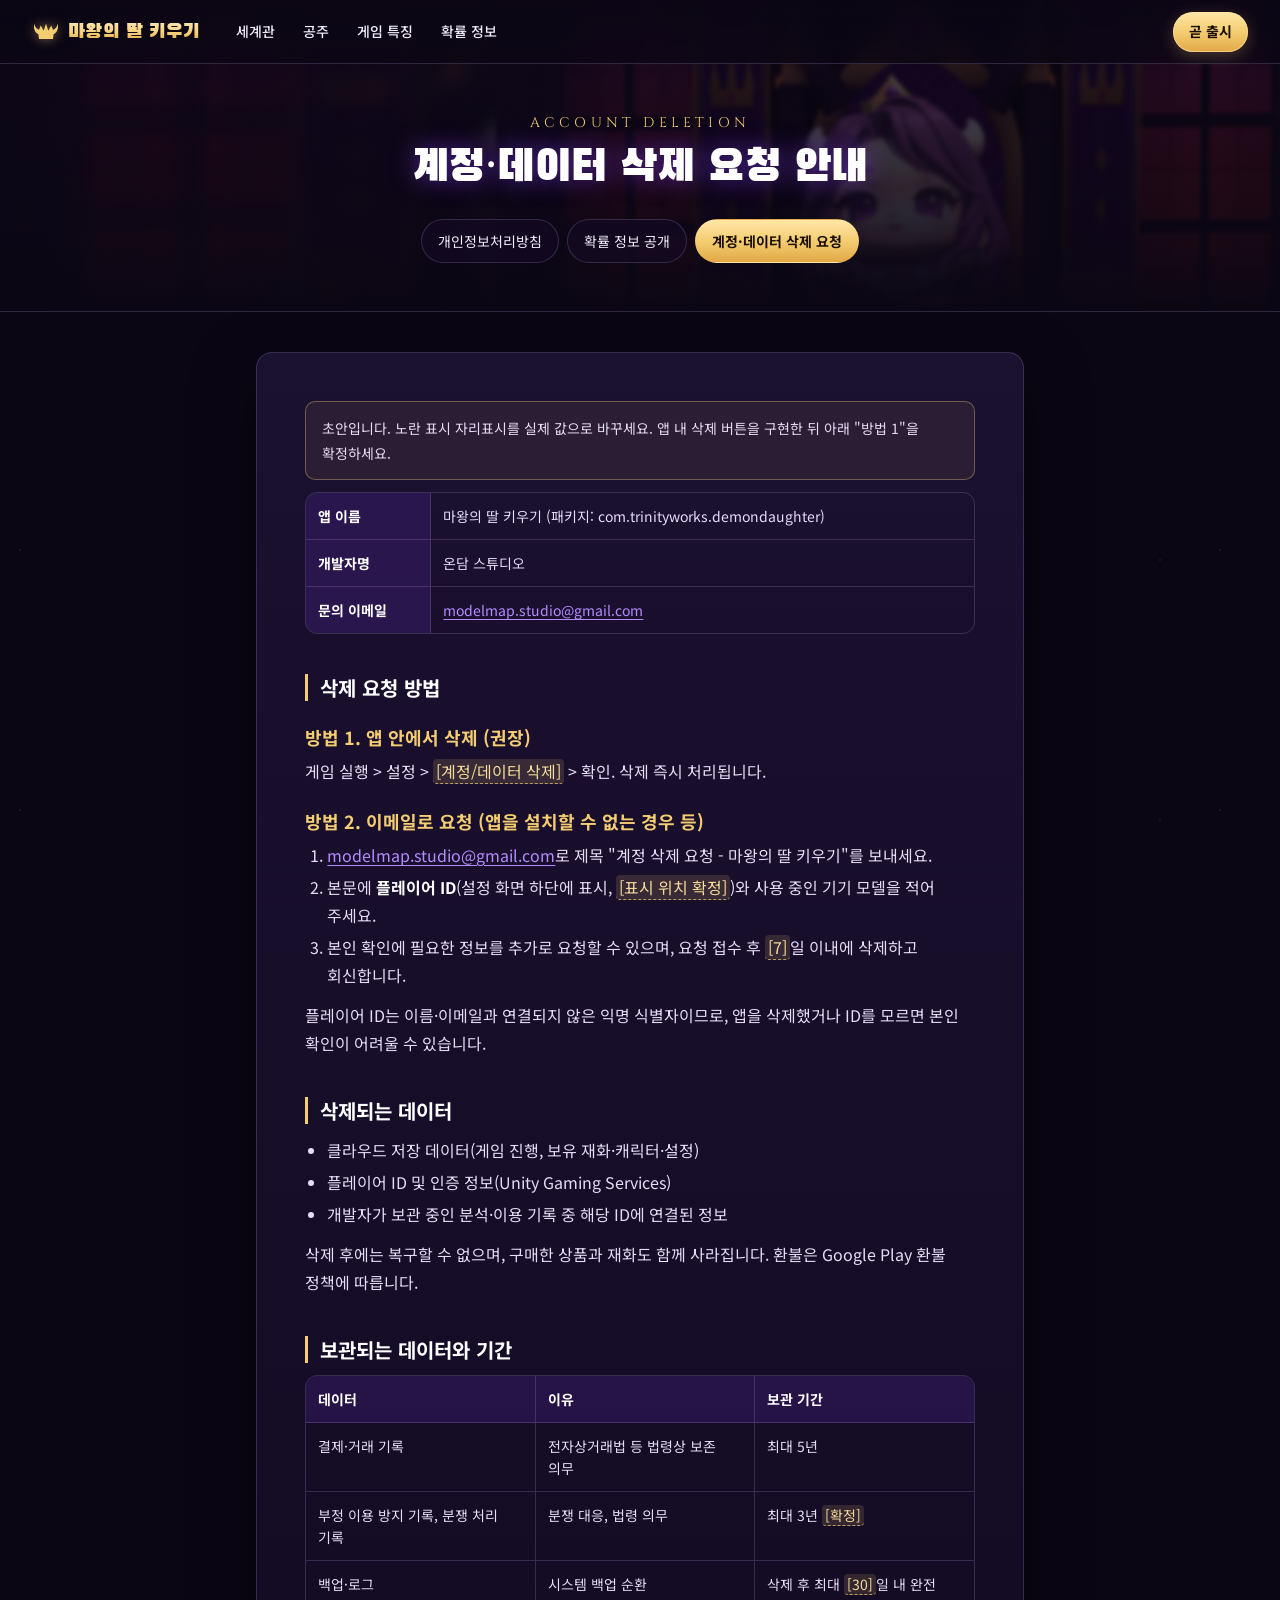
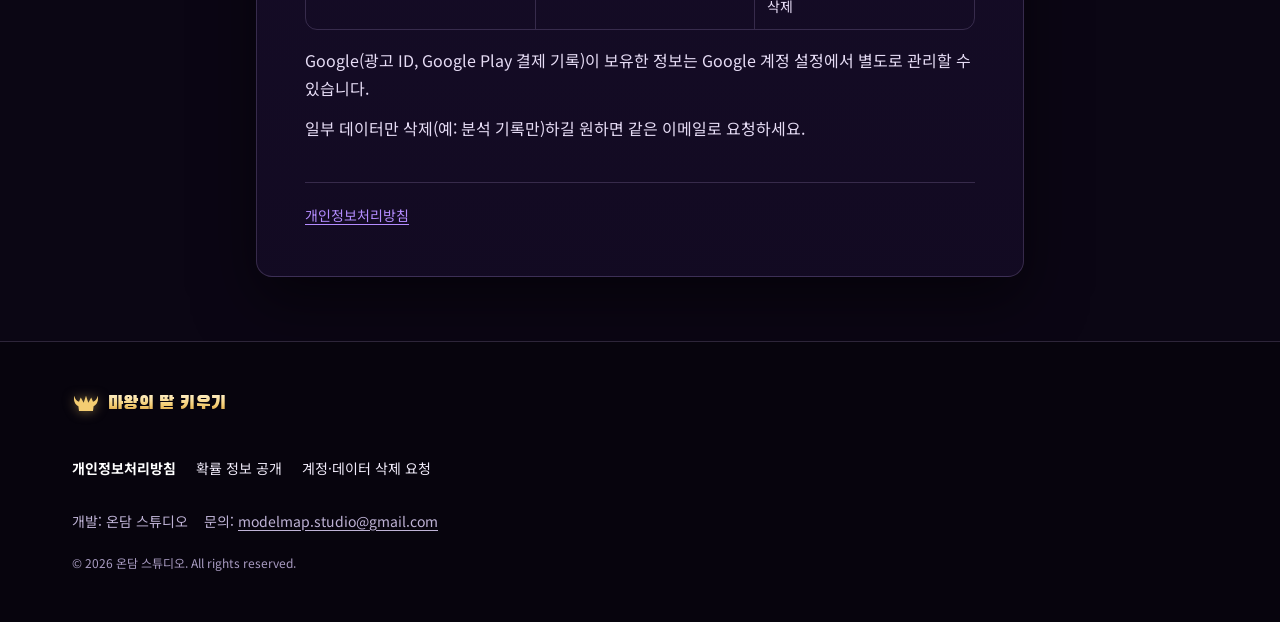
==== delete-account.html @ dd0bdca5 "마왕의 딸 키우기 공식 사이트 첫 게시 Co-Authored-By: Claude Opus 5.5 <noreply@anthropic.com>" ====
<!doctype html>
<html lang="ko">
<head>
<meta charset="utf-8">
<meta name="viewport" content="width=device-width,initial-scale=1">
<meta name="color-scheme" content="dark">
<meta name="theme-color" content="#0b0614">
<title>계정·데이터 삭제 요청 - 마왕의 딸 키우기</title>
<link rel="preconnect" href="https://fonts.googleapis.com">
<link rel="preconnect" href="https://fonts.gstatic.com" crossorigin>
<link rel="stylesheet" href="https://fonts.googleapis.com/css2?family=Black+Han+Sans&amp;family=Cinzel:wght@600&amp;family=Noto+Sans+KR:wght@400;500;700&amp;display=swap">
<link rel="stylesheet" href="style.css">
</head>
<body>
<a class="skip-link" href="#doc">본문 바로가기</a>
<div class="stardust" aria-hidden="true"></div>

<header class="top-nav">
  <div class="top-nav__inner">
    <a class="brand" href="index.html" aria-label="마왕의 딸 키우기 홈">
      <svg viewBox="0 0 48 32" fill="currentColor" aria-hidden="true"><path d="M4 2c1 6 4 9 8 10l3-7 5 9 4-12 4 12 5-9 3 7c4-1 7-4 8-10 2 8-1 15-7 18l-1 8H12l-1-8C5 17 2 10 4 2z"/></svg>
      <span>마왕의 딸 키우기</span>
    </a>
    <nav aria-label="주 메뉴">
      <ul class="top-nav__menu">
        <li><a href="index.html#story">세계관</a></li>
        <li><a href="index.html#princess">공주</a></li>
        <li><a href="index.html#features">게임 특징</a></li>
        <li><a href="probability.html">확률 정보</a></li>
      </ul>
    </nav>
    <details class="nav-toggle">
      <summary aria-label="메뉴 열기"><svg viewBox="0 0 24 24" fill="none" stroke="currentColor" stroke-width="2" stroke-linecap="round" aria-hidden="true"><path d="M4 7h16M4 12h16M4 17h16"/></svg></summary>
      <ul>
        <li><a href="index.html">홈</a></li>
        <li><a href="index.html#features">게임 특징</a></li>
        <li><a href="probability.html">확률 정보</a></li>
        <li><a href="privacy.html">개인정보처리방침</a></li>
      </ul>
    </details>
    <div class="top-nav__cta"><a class="btn-gold" href="index.html#download">곧 출시</a></div>
  </div>
</header>

<main id="main">
  <section class="sub-kv" aria-labelledby="doc-title">
    <div class="sub-kv__bg"><img src="img/keyvisual.jpg" width="1920" height="1080" alt=""></div>
    <div class="wrap">
      <span class="sub-kv__en">Account Deletion</span>
      <h1 id="doc-title" class="screen-title">계정·데이터 삭제 요청 안내</h1>
      <nav aria-label="정책 문서">
      <ul class="sub-tabs">
        <li><a href="privacy.html">개인정보처리방침</a></li>
        <li><a href="probability.html">확률 정보 공개</a></li>
        <li><a href="delete-account.html" aria-current="page">계정·데이터 삭제 요청</a></li>
      </ul>
      </nav>
    </div>
  </section>
  <div class="legal-wrap">
    <article id="doc" class="legal" aria-labelledby="doc-title">
<!-- 본문 시작: 1차본과 동일 (지정 자리표시 [개발자명]·[이메일]만 채움) -->
<p class="callout" role="note">초안입니다. 노란 표시 자리표시를 실제 값으로 바꾸세요. 앱 내 삭제 버튼을 구현한 뒤 아래 "방법 1"을 확정하세요.</p>
<div class="table-scroll" tabindex="0" role="region" aria-label="표"><table>
<tr><th>앱 이름</th><td>마왕의 딸 키우기 (패키지: com.trinityworks.demondaughter)</td></tr>
<tr><th>개발자명</th><td>온담 스튜디오</td></tr>
<tr><th>문의 이메일</th><td><a href="mailto:modelmap.studio@gmail.com">modelmap.studio@gmail.com</a></td></tr>
</table></div>

<h2>삭제 요청 방법</h2>
<h3>방법 1. 앱 안에서 삭제 (권장)</h3>
<p>게임 실행 &gt; 설정 &gt; <span class="ph">[계정/데이터 삭제]</span> &gt; 확인. 삭제 즉시 처리됩니다.</p>
<h3>방법 2. 이메일로 요청 (앱을 설치할 수 없는 경우 등)</h3>
<ol>
<li><a href="mailto:modelmap.studio@gmail.com">modelmap.studio@gmail.com</a>로 제목 "계정 삭제 요청 - 마왕의 딸 키우기"를 보내세요.</li>
<li>본문에 <strong>플레이어 ID</strong>(설정 화면 하단에 표시, <span class="ph">[표시 위치 확정]</span>)와 사용 중인 기기 모델을 적어 주세요.</li>
<li>본인 확인에 필요한 정보를 추가로 요청할 수 있으며, 요청 접수 후 <span class="ph">[7]</span>일 이내에 삭제하고 회신합니다.</li>
</ol>
<p>플레이어 ID는 이름·이메일과 연결되지 않은 익명 식별자이므로, 앱을 삭제했거나 ID를 모르면 본인 확인이 어려울 수 있습니다.</p>

<h2>삭제되는 데이터</h2>
<ul><li>클라우드 저장 데이터(게임 진행, 보유 재화·캐릭터·설정)</li><li>플레이어 ID 및 인증 정보(Unity Gaming Services)</li><li>개발자가 보관 중인 분석·이용 기록 중 해당 ID에 연결된 정보</li></ul>
<p>삭제 후에는 복구할 수 없으며, 구매한 상품과 재화도 함께 사라집니다. 환불은 Google Play 환불 정책에 따릅니다.</p>

<h2>보관되는 데이터와 기간</h2>
<div class="table-scroll" tabindex="0" role="region" aria-label="표"><table>
<tr><th>데이터</th><th>이유</th><th>보관 기간</th></tr>
<tr><td>결제·거래 기록</td><td>전자상거래법 등 법령상 보존 의무</td><td>최대 5년</td></tr>
<tr><td>부정 이용 방지 기록, 분쟁 처리 기록</td><td>분쟁 대응, 법령 의무</td><td>최대 3년 <span class="ph">[확정]</span></td></tr>
<tr><td>백업·로그</td><td>시스템 백업 순환</td><td>삭제 후 최대 <span class="ph">[30]</span>일 내 완전 삭제</td></tr>
</table></div>
<p>Google(광고 ID, Google Play 결제 기록)이 보유한 정보는 Google 계정 설정에서 별도로 관리할 수 있습니다.</p>
<p>일부 데이터만 삭제(예: 분석 기록만)하길 원하면 같은 이메일로 요청하세요.</p>
<p class="doc-links"><a href="privacy.html">개인정보처리방침</a></p>
<!-- 본문 끝 -->
    </article>
  </div>
</main>

<footer class="site-footer">
  <div class="site-footer__inner">
    <a class="brand" href="index.html" aria-label="마왕의 딸 키우기 홈">
      <svg viewBox="0 0 48 32" fill="currentColor" aria-hidden="true"><path d="M4 2c1 6 4 9 8 10l3-7 5 9 4-12 4 12 5-9 3 7c4-1 7-4 8-10 2 8-1 15-7 18l-1 8H12l-1-8C5 17 2 10 4 2z"/></svg>
      <span>마왕의 딸 키우기</span>
    </a>
    <nav aria-label="정책 문서 바로가기">
      <ul>
        <li><a href="privacy.html">개인정보처리방침</a></li>
        <li><a href="probability.html">확률 정보 공개</a></li>
        <li><a href="delete-account.html">계정·데이터 삭제 요청</a></li>
      </ul>
    </nav>
    <p class="biz"><span>개발: 온담 스튜디오</span><span>문의: <a href="mailto:modelmap.studio@gmail.com">modelmap.studio@gmail.com</a></span></p>
    <p class="copy">© 2026 온담 스튜디오. All rights reserved.</p>
  </div>
</footer>
</body>
</html>
---- style.css ----
/* 마왕의 딸 키우기 공식 사이트 v2
   구성: 한국 모바일 게임 공식 사이트 패턴(세븐나이츠 키우기·블루 아카이브·메이플스토리M 실측, BENCHMARK_WEB_V2.md)
   간격·타이포 스케일·접근성: 당근 SEED 토큰(1차본 BENCHMARK_WEB.md 재사용)
   테마: 다크 단일(의도적 선택. 이유는 BENCHMARK_WEB_V2.md 4절) */

:root {
  color-scheme: dark;

  /* SEED dimension */
  --x1: 4px; --x2: 8px; --x3: 12px; --x4: 16px; --x5: 20px; --x6: 24px;
  --x8: 32px; --x10: 40px; --x12: 48px; --x16: 64px;
  --gutter: 16px;            /* SEED spacing-x.global-gutter */
  --nav-h: 56px;             /* SEED top-navigation */
  --r2: 8px; --r3: 12px; --r4: 16px; --r-full: 9999px;

  /* SEED font-size / line-height (px→rem) */
  --t2: .75rem; --t4: .875rem; --t5: 1rem; --t6: 1.125rem; --t7: 1.25rem;
  --t9: 1.5rem; --t10: 1.625rem; --t12: 2rem; --t13: 2.5rem;
  --lh-t4: 1.1875rem; --lh-t5: 1.375rem; --lh-t6: 1.5rem;

  --font-body: "Noto Sans KR", -apple-system, BlinkMacSystemFont, "Apple SD Gothic Neo", "Malgun Gothic", sans-serif;
  --font-display: "Black Han Sans", "Noto Sans KR", "Malgun Gothic", sans-serif;
  --font-serif-en: "Cinzel", Georgia, serif;

  /* 색: 게임 화면(왕좌의 방) 실측 톤. 대비는 BENCHMARK_WEB_V2.md 5절 */
  --bg-0: #0b0614;           /* 페이지 바닥 */
  --bg-1: #140b24;           /* 섹션 교차 */
  --bg-2: #1d1233;           /* 패널 */
  --line: rgba(214, 190, 255, .18);
  --fg: #f1ecfa;             /* 본문 17.25:1 */
  --fg-muted: #bfb3d6;       /* 보조 10.12:1 */
  --gold: #f4cd72;           /* 강조 13.16:1 */
  --gold-deep: #c9892b;
  --violet: #b48cff;         /* 링크 7.75:1 */
  --violet-deep: #6d35d9;
  --ember: #ff6b5a;          /* 창문 불빛 */
  --ring: #f4cd72;
  --ease: cubic-bezier(.35, 0, .35, 1);
}

*, *::before, *::after { box-sizing: border-box; }
html { scroll-behavior: smooth; scroll-padding-top: calc(var(--nav-h) + 8px); -webkit-text-size-adjust: 100%; }
body {
  margin: 0; min-height: 100dvh; overflow-x: hidden;
  background: var(--bg-0); color: var(--fg);
  font-family: var(--font-body); font-size: var(--t5); line-height: 1.6;
  word-break: keep-all; overflow-wrap: anywhere;
}
img { max-width: 100%; height: auto; display: block; }
a { color: var(--violet); text-underline-offset: 3px; transition: color .15s var(--ease); cursor: pointer; }
a:hover { color: #d4bcff; }
:focus-visible { outline: 2px solid var(--ring); outline-offset: 3px; border-radius: 4px; }
.sr-only { position: absolute; width: 1px; height: 1px; padding: 0; margin: -1px; overflow: hidden; clip: rect(0 0 0 0); white-space: nowrap; border: 0; }

.skip-link { position: absolute; left: var(--gutter); top: -100px; z-index: 100; padding: var(--x3) var(--x4); background: var(--gold); color: #1a0f00; font-weight: 700; border-radius: var(--r2); }
.skip-link:focus { top: var(--x2); }

/* ── 별가루 배경(고정) ── */
.stardust {
  position: fixed; inset: 0; z-index: 0; pointer-events: none;
  background-image:
    radial-gradient(1.5px 1.5px at 20px 30px, rgba(255,255,255,.75), transparent 60%),
    radial-gradient(1px 1px at 120px 80px, rgba(244,205,114,.8), transparent 60%),
    radial-gradient(1.2px 1.2px at 200px 160px, rgba(200,170,255,.8), transparent 60%),
    radial-gradient(1px 1px at 60px 210px, rgba(255,255,255,.6), transparent 60%),
    radial-gradient(1.6px 1.6px at 260px 40px, rgba(255,255,255,.5), transparent 60%);
  background-size: 300px 260px;
  opacity: .45;
  animation: twinkle 6s ease-in-out infinite alternate;
}
@keyframes twinkle { from { opacity: .25; } to { opacity: .55; } }
main, .site-footer, .top-nav { position: relative; z-index: 1; }

/* ── 상단 내비 (세나키·블루아카: 로고 좌측, 메뉴, 우측 스토어 버튼) ── */
.top-nav {
  position: fixed; inset: 0 0 auto 0; z-index: 50; height: var(--nav-h);
  background: linear-gradient(180deg, rgba(11,6,20,.92), rgba(11,6,20,.72));
  backdrop-filter: blur(10px); -webkit-backdrop-filter: blur(10px);
  border-bottom: 1px solid var(--line);
}
.top-nav__inner { max-width: 1280px; height: 100%; margin: 0 auto; padding: 0 var(--gutter); display: flex; align-items: center; gap: var(--x6); }
.brand { display: inline-flex; align-items: center; gap: var(--x2); text-decoration: none; color: var(--fg); min-height: 44px; flex-shrink: 0; }
.brand svg { width: 28px; height: 28px; color: var(--gold); filter: drop-shadow(0 0 6px rgba(244,205,114,.5)); }
.brand span { font-family: var(--font-display); font-size: var(--t7); letter-spacing: .02em; background: linear-gradient(180deg, #fff3d0, var(--gold) 55%, var(--gold-deep)); -webkit-background-clip: text; background-clip: text; color: transparent; }
.top-nav__menu { display: flex; gap: var(--x1); margin: 0; padding: 0; list-style: none; }
.top-nav__menu a { display: inline-flex; align-items: center; min-height: 44px; padding: 0 var(--x3); color: var(--fg); text-decoration: none; font-weight: 500; font-size: var(--t4); position: relative; }
.top-nav__menu a::after { content: ""; position: absolute; left: var(--x3); right: var(--x3); bottom: 8px; height: 2px; background: var(--gold); transform: scaleX(0); transition: transform .2s var(--ease); }
.top-nav__menu a:hover { color: var(--gold); }
.top-nav__menu a:hover::after, .top-nav__menu a[aria-current="page"]::after { transform: scaleX(1); }
.top-nav__cta { margin-left: auto; }
.nav-toggle { display: none; }

/* ── 스토어 버튼 ── */
.store-row { display: flex; flex-wrap: wrap; gap: var(--x2); align-items: center; }
.store-btn {
  display: inline-flex; align-items: center; gap: var(--x3); min-height: 52px; padding: var(--x2) var(--x5) var(--x2) var(--x4);
  border-radius: var(--r3); text-decoration: none; color: #fff; background: #000; border: 1px solid rgba(255,255,255,.35);
  line-height: 1.15; cursor: pointer; transition: transform .15s var(--ease), border-color .15s var(--ease);
}
.store-btn:hover { color: #fff; border-color: var(--gold); transform: translateY(-1px); }
.store-btn svg { width: 24px; height: 24px; flex-shrink: 0; }
.store-btn small { display: block; font-size: var(--t2); color: #d9d2e6; }
.store-btn strong { display: block; font-size: var(--t6); font-weight: 700; }
.store-btn[aria-disabled="true"] { cursor: default; }
.store-btn[aria-disabled="true"]:hover { transform: none; }
.store-btn .soon { margin-left: var(--x2); padding: 2px var(--x2); border-radius: var(--r-full); background: var(--gold); color: #1a0f00; font-size: var(--t2); font-weight: 700; }
.btn-gold {
  display: inline-flex; align-items: center; justify-content: center; gap: var(--x2); min-height: 40px; padding: 0 var(--x4);
  border-radius: var(--r-full); font-weight: 700; font-size: var(--t4); text-decoration: none; color: #1a0f00;
  background: linear-gradient(180deg, #ffe7a6, var(--gold) 50%, #e2a845); box-shadow: 0 0 0 1px rgba(255,231,166,.6) inset, 0 4px 16px rgba(244,205,114,.25);
}
.btn-gold:hover { color: #1a0f00; filter: brightness(1.06); }

/* ── 키 비주얼 ── */
.kv { position: relative; min-height: min(100svh, 1080px); display: flex; align-items: center; overflow: hidden; isolation: isolate; }
.kv__bg { position: absolute; inset: 0; z-index: -2; }
.kv__bg img { width: 100%; height: 100%; object-fit: cover; object-position: 78% center; animation: kv-zoom 18s ease-out both; }
@keyframes kv-zoom { from { transform: scale(1.08); } to { transform: scale(1); } }
.kv::before { /* 좌측 가독성 그라데이션 + 비네트 */
  content: ""; position: absolute; inset: 0; z-index: -1;
  background:
    linear-gradient(90deg, rgba(11,6,20,.96) 0%, rgba(11,6,20,.82) 30%, rgba(11,6,20,.25) 58%, rgba(11,6,20,0) 75%),
    linear-gradient(0deg, var(--bg-0) 0%, rgba(11,6,20,0) 28%),
    radial-gradient(120% 90% at 70% 40%, transparent 55%, rgba(5,2,10,.7) 100%);
}
.kv::after { /* 보라 마력 빛 번짐 */
  content: ""; position: absolute; z-index: -1; width: 70vmax; height: 70vmax; left: -20vmax; top: 10%;
  background: radial-gradient(closest-side, rgba(124,58,237,.35), rgba(124,58,237,0));
  filter: blur(10px); animation: aura 8s ease-in-out infinite alternate; pointer-events: none;
}
@keyframes aura { from { transform: translate(0, 0) scale(1); opacity: .7; } to { transform: translate(4vmax, -3vmax) scale(1.1); opacity: 1; } }
.kv__inner { width: 100%; max-width: 1280px; margin: 0 auto; padding: calc(var(--nav-h) + var(--x10)) var(--gutter) var(--x16); }
.kv__copy { max-width: 600px; }
.kv__eyebrow { display: inline-flex; align-items: center; gap: var(--x2); margin: 0 0 var(--x4); font-family: var(--font-serif-en); font-size: var(--t4); letter-spacing: .24em; color: var(--gold); text-transform: uppercase; }
.kv__eyebrow::before, .kv__eyebrow::after { content: ""; width: 28px; height: 1px; background: linear-gradient(90deg, transparent, var(--gold)); }
.kv__eyebrow::after { transform: scaleX(-1); }

.logo { margin: 0; font-family: var(--font-display); font-weight: 400; line-height: .95; letter-spacing: -.01em; }
.logo__emblem { display: block; width: 72px; height: 48px; margin: 0 0 var(--x2); color: var(--gold); filter: drop-shadow(0 0 12px rgba(244,205,114,.6)); }
.logo__a, .logo__b { display: block; }
.logo__a {
  font-size: clamp(3.25rem, 9vw, 7rem);
  background: linear-gradient(180deg, #fff8e0 0%, #ffe39a 38%, #f0b443 62%, #b8701c 100%);
  -webkit-background-clip: text; background-clip: text; color: transparent;
  filter: drop-shadow(0 2px 0 #4a1d00) drop-shadow(0 0 2px #2b0c3d) drop-shadow(0 6px 18px rgba(124,58,237,.65));
}
.logo__b {
  margin-top: var(--x2); font-size: clamp(2.5rem, 6.4vw, 5rem);
  background: linear-gradient(180deg, #ffffff 0%, #e6d6ff 50%, #a77cff 100%);
  -webkit-background-clip: text; background-clip: text; color: transparent;
  filter: drop-shadow(0 2px 0 #2a0f55) drop-shadow(0 6px 18px rgba(124,58,237,.7));
}
.kv__slogan { margin: var(--x6) 0 var(--x2); font-size: clamp(1.125rem, 2.2vw, 1.5rem); font-weight: 700; line-height: 1.45; color: #fff; text-shadow: 0 2px 12px rgba(0,0,0,.8); }
.kv__lead { margin: 0 0 var(--x8); color: var(--fg-muted); max-width: 30rem; text-shadow: 0 1px 8px rgba(0,0,0,.9); }
.kv__scroll { position: absolute; left: 50%; bottom: var(--x6); transform: translateX(-50%); display: grid; justify-items: center; gap: var(--x1); color: var(--gold); text-decoration: none; font-family: var(--font-serif-en); font-size: var(--t2); letter-spacing: .3em; min-height: 44px; }
.kv__scroll svg { width: 28px; height: 28px; animation: bob 1.8s ease-in-out infinite; }
@keyframes bob { 0%, 100% { transform: translateY(0); } 50% { transform: translateY(6px); } }

/* 떠오르는 마력 입자 */
.embers { position: absolute; inset: 0; z-index: -1; pointer-events: none; overflow: hidden; }
.embers i { position: absolute; bottom: -10px; width: 6px; height: 6px; border-radius: 50%; background: radial-gradient(circle, #f6dcff, #a96bff 60%, transparent 70%); box-shadow: 0 0 10px #a96bff; opacity: 0; animation: rise linear infinite; }
.embers i:nth-child(1) { left: 8%;  animation-duration: 11s; animation-delay: 0s; }
.embers i:nth-child(2) { left: 22%; animation-duration: 14s; animation-delay: 3s; width: 4px; height: 4px; }
.embers i:nth-child(3) { left: 38%; animation-duration: 12s; animation-delay: 6s; }
.embers i:nth-child(4) { left: 55%; animation-duration: 16s; animation-delay: 1s; width: 4px; height: 4px; background: radial-gradient(circle, #fff3c9, #f4cd72 60%, transparent 70%); box-shadow: 0 0 10px #f4cd72; }
.embers i:nth-child(5) { left: 68%; animation-duration: 13s; animation-delay: 4s; }
.embers i:nth-child(6) { left: 82%; animation-duration: 15s; animation-delay: 7s; width: 5px; height: 5px; background: radial-gradient(circle, #fff3c9, #f4cd72 60%, transparent 70%); box-shadow: 0 0 10px #f4cd72; }
.embers i:nth-child(7) { left: 93%; animation-duration: 12s; animation-delay: 2s; width: 3px; height: 3px; }
@keyframes rise { 0% { transform: translateY(0); opacity: 0; } 10% { opacity: .9; } 85% { opacity: .6; } 100% { transform: translateY(-105vh) translateX(30px); opacity: 0; } }

/* ── 섹션 공통 ── */
.sec { position: relative; padding: clamp(64px, 10vw, 128px) 0; overflow: hidden; }
.sec--alt { background: linear-gradient(180deg, var(--bg-0), var(--bg-1) 18%, var(--bg-1) 82%, var(--bg-0)); }
.wrap { max-width: 1200px; margin: 0 auto; padding: 0 var(--gutter); }
.sec-head { text-align: center; margin: 0 auto clamp(40px, 6vw, 72px); max-width: 44rem; }
.sec-head__en { display: block; font-family: var(--font-serif-en); font-size: var(--t4); letter-spacing: .32em; color: var(--gold); text-transform: uppercase; margin-bottom: var(--x3); }
.sec-head h2 { margin: 0; font-family: var(--font-display); font-weight: 400; font-size: clamp(2rem, 4.6vw, 3.25rem); line-height: 1.15; color: #fff; text-shadow: 0 0 24px rgba(124,58,237,.55); }
.sec-head p { margin: var(--x4) 0 0; color: var(--fg-muted); font-size: var(--t6); line-height: 1.7; }
.ornament { display: block; width: 180px; height: 16px; margin: var(--x4) auto 0; color: var(--gold); opacity: .9; }

/* ── 세계관 ── */
.story { text-align: center; }
.story::before { /* 붉은 창문 빛 */
  content: ""; position: absolute; left: 50%; top: 40%; width: min(900px, 120vw); height: 500px; transform: translate(-50%, -50%);
  background: radial-gradient(closest-side, rgba(255,107,90,.18), rgba(124,58,237,.12) 55%, transparent); pointer-events: none;
}
.story__text { position: relative; max-width: 40rem; margin: 0 auto; font-size: clamp(1.0625rem, 1.8vw, 1.25rem); line-height: 2; color: #e6dcf5; }
.story__text strong { color: var(--gold); font-weight: 700; }
.story__quote { position: relative; margin: var(--x10) auto 0; font-family: var(--font-display); font-size: clamp(1.5rem, 3.4vw, 2.25rem); line-height: 1.35; color: #fff; text-shadow: 0 0 20px rgba(244,205,114,.45); }

/* ── 공주 소개 (세나키 캐릭터 페이지 구성: 큰 이름 + 태그 + 설명 + 큰 일러스트 + 하단 선택기) ── */
.hero-char { display: grid; gap: var(--x8); align-items: center; }
.hero-char__name { margin: 0; font-family: var(--font-display); font-weight: 400; font-size: clamp(3rem, 8vw, 5.5rem); line-height: 1; background: linear-gradient(180deg, #f1e4ff, #b48cff 60%, #7c3aed); -webkit-background-clip: text; background-clip: text; color: transparent; filter: drop-shadow(0 4px 20px rgba(124,58,237,.55)); }
.tags { display: flex; flex-wrap: wrap; gap: var(--x2); margin: var(--x5) 0; padding: 0; list-style: none; }
.tags li { display: inline-flex; align-items: center; gap: var(--x1); min-height: 32px; padding: 0 var(--x3); border-radius: var(--r-full); border: 1px solid rgba(244,205,114,.55); color: var(--gold); font-size: var(--t4); font-weight: 700; background: rgba(244,205,114,.08); }
.hero-char__desc { margin: 0 0 var(--x4); color: #e6dcf5; line-height: 1.85; }
.hero-char__desc + .hero-char__desc { color: var(--fg-muted); }

.stage { position: relative; aspect-ratio: 640 / 900; max-width: 520px; width: 100%; margin: 0 auto; }
.stage::before { /* 마법진 빛 */
  content: ""; position: absolute; inset: 8% -6% -4%; z-index: 0; border-radius: 50%;
  background: radial-gradient(closest-side, rgba(180,140,255,.45), rgba(124,58,237,.18) 60%, transparent);
  filter: blur(8px);
}
.stage__frame { position: relative; z-index: 1; height: 100%; border-radius: 200px 200px var(--r4) var(--r4); overflow: hidden; border: 1px solid rgba(244,205,114,.45); box-shadow: 0 0 0 6px rgba(20,11,36,.85), 0 0 0 7px rgba(244,205,114,.25), 0 30px 60px rgba(0,0,0,.6); }
.stage__frame img { position: absolute; inset: 0; width: 100%; height: 100%; object-fit: cover; opacity: 0; transition: opacity .45s var(--ease); }
.stage__frame::after { content: ""; position: absolute; inset: 0; background: linear-gradient(0deg, rgba(11,6,20,.55), transparent 30%); pointer-events: none; }

.picker { position: absolute; width: 1px; height: 1px; opacity: 0; }
#pk-default:checked ~ .hero-char .img-default,
#pk-blackrose:checked ~ .hero-char .img-blackrose,
#pk-hanbok:checked ~ .hero-char .img-hanbok { opacity: 1; }
.thumbs { display: flex; gap: var(--x3); margin-top: var(--x8); flex-wrap: wrap; }
.thumbs label { display: grid; justify-items: center; gap: var(--x1); cursor: pointer; font-size: var(--t4); color: var(--fg-muted); min-width: 76px; }
.thumbs .t { width: 72px; height: 72px; border-radius: 50%; overflow: hidden; border: 2px solid rgba(214,190,255,.3); background: var(--bg-2); transition: border-color .15s var(--ease), transform .15s var(--ease), box-shadow .15s var(--ease); }
.thumbs .t img { width: 100%; height: 100%; object-fit: cover; object-position: 50% 18%; transform: scale(1.5); transform-origin: 50% 20%; }
.thumbs label:hover .t { transform: translateY(-2px); }
#pk-default:checked ~ .hero-char label[for="pk-default"],
#pk-blackrose:checked ~ .hero-char label[for="pk-blackrose"],
#pk-hanbok:checked ~ .hero-char label[for="pk-hanbok"] { color: var(--gold); font-weight: 700; }
#pk-default:checked ~ .hero-char label[for="pk-default"] .t,
#pk-blackrose:checked ~ .hero-char label[for="pk-blackrose"] .t,
#pk-hanbok:checked ~ .hero-char label[for="pk-hanbok"] .t { border-color: var(--gold); box-shadow: 0 0 16px rgba(244,205,114,.55); }
#pk-default:focus-visible ~ .hero-char label[for="pk-default"] .t,
#pk-blackrose:focus-visible ~ .hero-char label[for="pk-blackrose"] .t,
#pk-hanbok:focus-visible ~ .hero-char label[for="pk-hanbok"] .t { outline: 2px solid var(--ring); outline-offset: 3px; }
.outfit-name { display: none; margin: var(--x4) 0 0; font-size: var(--t4); color: var(--fg-muted); }
#pk-default:checked ~ .hero-char .on-default,
#pk-blackrose:checked ~ .hero-char .on-blackrose,
#pk-hanbok:checked ~ .hero-char .on-hanbok { display: block; }
.outfit-name b { color: var(--fg); }

/* ── 특징: 큰 이미지 + 문구 교차 (세나키 '특징' 페이지 구성) ── */
.feat { display: grid; gap: var(--x8); align-items: center; }
.feat + .feat { margin-top: clamp(72px, 10vw, 128px); }
.feat__media { position: relative; margin: 0; }
.feat__media::before { content: ""; position: absolute; inset: -10% -6%; z-index: 0; background: radial-gradient(closest-side, rgba(124,58,237,.35), transparent); filter: blur(6px); }
.feat__media img { position: relative; z-index: 1; width: 100%; border-radius: var(--r4); border: 1px solid var(--line); box-shadow: 0 24px 60px rgba(0,0,0,.6); }
.feat__media::after { /* 금테 모서리 장식 */
  content: ""; position: absolute; z-index: 2; inset: -8px; border-radius: 22px; pointer-events: none;
  background:
    linear-gradient(var(--gold), var(--gold)) top left / 36px 2px no-repeat,
    linear-gradient(var(--gold), var(--gold)) top left / 2px 36px no-repeat,
    linear-gradient(var(--gold), var(--gold)) bottom right / 36px 2px no-repeat,
    linear-gradient(var(--gold), var(--gold)) bottom right / 2px 36px no-repeat;
  opacity: .85;
}
.feat__num { display: block; font-family: var(--font-serif-en); font-size: clamp(3rem, 6vw, 4.5rem); line-height: 1; color: transparent; -webkit-text-stroke: 1px rgba(244,205,114,.7); letter-spacing: .04em; }
.feat__copy h3 { margin: var(--x3) 0 var(--x4); font-family: var(--font-display); font-weight: 400; font-size: clamp(1.75rem, 3.6vw, 2.5rem); line-height: 1.25; color: #fff; }
.feat__copy h3 em { font-style: normal; color: var(--gold); }
.feat__copy p { margin: 0 0 var(--x3); color: #e0d6ef; line-height: 1.85; }
.feat__list { margin: var(--x5) 0 0; padding: 0; list-style: none; display: grid; gap: var(--x2); }
.feat__list li { position: relative; padding-left: var(--x6); color: var(--fg-muted); font-size: var(--t4); line-height: 1.6; }
.feat__list li::before { content: ""; position: absolute; left: 4px; top: .5em; width: 8px; height: 8px; transform: rotate(45deg); background: var(--gold); box-shadow: 0 0 8px rgba(244,205,114,.8); }

/* 코스튬 와이드 배너 */
.wardrobe { margin-top: clamp(72px, 10vw, 128px); }
.wardrobe__media { position: relative; margin: 0; border-radius: var(--r4); overflow: hidden; border: 1px solid rgba(244,205,114,.4); box-shadow: 0 30px 70px rgba(0,0,0,.6), 0 0 40px rgba(124,58,237,.25); }
.wardrobe__media img { width: 100%; }
.wardrobe__media::after { content: ""; position: absolute; inset: 0; background: linear-gradient(0deg, rgba(11,6,20,.92) 0%, rgba(11,6,20,.2) 40%, transparent 60%); pointer-events: none; }
.wardrobe__names { position: absolute; z-index: 1; left: 0; right: 0; bottom: 0; display: grid; grid-template-columns: repeat(5, 1fr); margin: 0; padding: 0 0 var(--x3); list-style: none; text-align: center; font-weight: 700; font-size: var(--t4); color: #fff; text-shadow: 0 1px 6px #000; }
.wardrobe__copy { text-align: center; max-width: 40rem; margin: var(--x8) auto 0; }
.wardrobe__copy h3 { margin: 0 0 var(--x3); font-family: var(--font-display); font-weight: 400; font-size: clamp(1.75rem, 3.6vw, 2.5rem); line-height: 1.25; color: #fff; }
.wardrobe__copy h3 em { font-style: normal; color: var(--gold); }
.wardrobe__copy p { margin: 0; color: #e0d6ef; line-height: 1.85; }
.dev-note { margin: var(--x3) 0 0; font-size: var(--t2); color: var(--fg-muted); }

/* ── 하단 CTA ── */
.cta { position: relative; text-align: center; padding: clamp(80px, 12vw, 140px) 0; overflow: hidden; isolation: isolate; }
.cta__bg { position: absolute; inset: 0; z-index: -2; }
.cta__bg img { width: 100%; height: 100%; object-fit: cover; object-position: 70% 35%; filter: saturate(1.1); }
.cta::before { content: ""; position: absolute; inset: 0; z-index: -1; background: linear-gradient(180deg, var(--bg-0) 0%, rgba(11,6,20,.78) 30%, rgba(11,6,20,.78) 70%, var(--bg-0) 100%); }
.cta h2 { margin: 0; font-family: var(--font-display); font-weight: 400; font-size: clamp(2rem, 5vw, 3.5rem); line-height: 1.2; color: #fff; text-shadow: 0 0 30px rgba(124,58,237,.8); }
.cta h2 em { font-style: normal; background: linear-gradient(180deg, #fff3d0, var(--gold) 55%, var(--gold-deep)); -webkit-background-clip: text; background-clip: text; color: transparent; }
.cta p { margin: var(--x4) 0 var(--x8); color: #e6dcf5; }
.cta .store-row { justify-content: center; }
.cta__mail { margin: var(--x6) 0 0; font-size: var(--t4); color: var(--fg-muted); }

/* ── 푸터 (한국 게임사 공식 사이트: 정책 링크 + 사업자 표기 + 저작권) ── */
.site-footer { background: #07040d; border-top: 1px solid var(--line); padding: var(--x10) 0 var(--x12); font-size: var(--t4); line-height: var(--lh-t5); color: var(--fg-muted); }
.site-footer__inner { max-width: 1200px; margin: 0 auto; padding: 0 var(--gutter); display: grid; gap: var(--x5); }
.site-footer .brand span { font-size: var(--t6); }
.site-footer nav ul { display: flex; flex-wrap: wrap; gap: 0 var(--x5); margin: 0; padding: 0; list-style: none; }
.site-footer nav a { display: inline-flex; align-items: center; min-height: 44px; color: var(--fg); text-decoration: none; }
.site-footer nav a:hover { color: var(--gold); text-decoration: underline; }
.site-footer nav li:first-child a { font-weight: 700; color: #fff; }
.biz { margin: 0; display: flex; flex-wrap: wrap; gap: var(--x1) var(--x4); }
.biz a { color: var(--fg-muted); }
.biz a:hover { color: var(--gold); }
.copy { margin: 0; font-size: var(--t2); color: #a99cc2; }

/* ── 정책 페이지 ── */
.sub-kv { position: relative; padding: calc(var(--nav-h) + var(--x12)) 0 var(--x12); text-align: center; overflow: hidden; isolation: isolate; border-bottom: 1px solid var(--line); }
.sub-kv__bg { position: absolute; inset: 0; z-index: -2; }
.sub-kv__bg img { width: 100%; height: 100%; object-fit: cover; object-position: 72% 30%; filter: blur(2px) saturate(1.1); transform: scale(1.05); }
.sub-kv::before { content: ""; position: absolute; inset: 0; z-index: -1; background: linear-gradient(180deg, rgba(11,6,20,.7), rgba(11,6,20,.88) 70%, var(--bg-0)); }
.sub-kv__en { display: block; font-family: var(--font-serif-en); font-size: var(--t4); letter-spacing: .3em; color: var(--gold); text-transform: uppercase; margin-bottom: var(--x2); }
.sub-kv .screen-title { margin: 0; font-family: var(--font-display); font-weight: 400; font-size: clamp(1.75rem, 4.4vw, 2.75rem); line-height: 1.2; color: #fff; text-shadow: 0 0 24px rgba(124,58,237,.6); }
.sub-tabs { display: flex; justify-content: center; flex-wrap: wrap; gap: var(--x2); margin: var(--x6) 0 0; padding: 0; list-style: none; }
.sub-tabs a { display: inline-flex; align-items: center; min-height: 44px; padding: 0 var(--x4); border-radius: var(--r-full); border: 1px solid var(--line); background: rgba(20,11,36,.7); color: var(--fg); text-decoration: none; font-size: var(--t4); }
.sub-tabs a:hover { border-color: var(--gold); color: var(--gold); }
.sub-tabs a[aria-current="page"] { background: linear-gradient(180deg, #ffe7a6, var(--gold) 50%, #e2a845); color: #1a0f00; border-color: transparent; font-weight: 700; }

.legal-wrap { max-width: 52rem; margin: 0 auto; padding: var(--x10) var(--gutter) var(--x16); }
.legal { background: linear-gradient(180deg, rgba(29,18,51,.92), rgba(20,11,36,.92)); border: 1px solid var(--line); border-radius: var(--r4); padding: clamp(20px, 4vw, 48px); box-shadow: 0 24px 60px rgba(0,0,0,.5); }
.legal h2 { margin: var(--x10) 0 var(--x3); padding-left: var(--x3); border-left: 3px solid var(--gold); font-size: var(--t7); line-height: 1.35; color: #fff; }
.legal h3 { margin: var(--x6) 0 var(--x2); font-size: var(--t6); line-height: var(--lh-t6); color: var(--gold); }
.legal p, .legal li { line-height: 1.75; color: #e6dcf5; }
.legal p { margin: 0 0 var(--x3); }
.legal ul, .legal ol { margin: 0 0 var(--x3); padding-left: 1.4em; }
.legal li + li { margin-top: var(--x1); }
.legal strong { color: #fff; }
.callout { margin: 0 0 var(--x6); padding: 14px var(--x4); border-radius: 10px; background: rgba(244,205,114,.08); border: 1px solid rgba(244,205,114,.35); color: #f3e2b8; font-size: var(--t4); line-height: var(--lh-t5); }
.legal td a[href^="mailto:"] { white-space: nowrap; }
.ph { padding: 0 3px; border-radius: 4px; background: rgba(244,205,114,.14); color: #f6dc9c; border-bottom: 1px dashed rgba(244,205,114,.7); }
.table-scroll { overflow-x: auto; margin: var(--x2) 0 var(--x4); border: 1px solid var(--line); border-radius: var(--r3); -webkit-overflow-scrolling: touch; }
.legal table { width: 100%; border-collapse: collapse; font-size: var(--t4); line-height: var(--lh-t5); }
.legal table.wide { min-width: 36rem; }
.legal th, .legal td { padding: var(--x3); text-align: left; vertical-align: top; border-bottom: 1px solid var(--line); color: #e6dcf5; }
.legal tr:last-child th, .legal tr:last-child td { border-bottom: 0; }
.legal th { background: rgba(124,58,237,.16); color: #fff; font-weight: 700; white-space: nowrap; }
.legal td + td, .legal th + td, .legal th + th { border-left: 1px solid var(--line); }
.doc-links { margin: var(--x10) 0 0 !important; padding-top: var(--x5); border-top: 1px solid var(--line); font-size: var(--t4); }

/* ── 반응형 (SEED breakpoints 480 / 768 / 1280) ── */
@media (min-width: 768px) {
  :root { --gutter: 24px; --nav-h: 64px; }
  .hero-char { grid-template-columns: 1.05fr 1fr; gap: var(--x12); }
  .feat { grid-template-columns: 1.25fr 1fr; gap: var(--x12); }
  .feat--rev .feat__media { order: 2; }
  .feat--rev { grid-template-columns: 1fr 1.25fr; }
}
@media (min-width: 1280px) { :root { --gutter: 32px; } }

@media (max-width: 899px) {
  .top-nav__menu { display: none; }
  .nav-toggle { display: block; margin-left: auto; position: relative; }
  .nav-toggle summary { list-style: none; display: grid; place-items: center; width: 44px; height: 44px; border-radius: var(--r2); cursor: pointer; color: var(--fg); }
  .nav-toggle summary::-webkit-details-marker { display: none; }
  .nav-toggle summary svg { width: 24px; height: 24px; }
  .nav-toggle[open] summary { background: rgba(255,255,255,.08); }
  .nav-toggle ul { position: absolute; right: 0; top: 52px; min-width: 200px; margin: 0; padding: var(--x2); list-style: none; background: #150c26; border: 1px solid var(--line); border-radius: var(--r3); box-shadow: 0 20px 40px rgba(0,0,0,.6); }
  .nav-toggle ul a { display: flex; align-items: center; min-height: 44px; padding: 0 var(--x3); color: var(--fg); text-decoration: none; border-radius: var(--r2); }
  .nav-toggle ul a:hover { background: rgba(255,255,255,.06); color: var(--gold); }
  .top-nav__cta { margin-left: 0; }
}
@media (max-width: 767px) {
  .kv { align-items: flex-end; }
  .kv__bg img { object-position: 50% 0; }
  .logo__emblem { display: none; }
  .kv__eyebrow { margin-bottom: var(--x2); }
  .logo__a { font-size: 3rem; }
  .logo__b { font-size: 2.25rem; margin-top: var(--x1); }
  .kv__slogan { margin-top: var(--x4); }
  .kv__lead { margin-bottom: var(--x5); font-size: var(--t4); }
  .kv::before {
    background:
      linear-gradient(0deg, var(--bg-0) 0%, rgba(11,6,20,.92) 34%, rgba(11,6,20,.35) 58%, rgba(11,6,20,0) 74%),
      radial-gradient(120% 80% at 50% 30%, transparent 55%, rgba(5,2,10,.6) 100%);
  }
  .kv__inner { padding-bottom: var(--x16); text-align: center; }
  .kv__copy { margin: 0 auto; }
  .logo__emblem { margin-left: auto; margin-right: auto; }
  .kv__lead { margin-left: auto; margin-right: auto; }
  .kv .store-row { justify-content: center; }
  .kv__scroll { display: none; }
  .hero-char__text { text-align: center; }
  .tags, .thumbs { justify-content: center; }
  .hero-char__media { order: -1; }
  .stage { max-width: 340px; }
  .feat__copy { text-align: left; }
  .wardrobe__names { font-size: var(--t2); }
  .top-nav__cta .btn-gold { padding: 0 var(--x3); }
  .site-footer nav ul { gap: 0 var(--x4); }
}

@media (prefers-reduced-motion: reduce) {
  *, *::before, *::after { animation-duration: .01ms !important; animation-iteration-count: 1 !important; transition-duration: .01ms !important; scroll-behavior: auto !important; }
  .embers { display: none; }
}
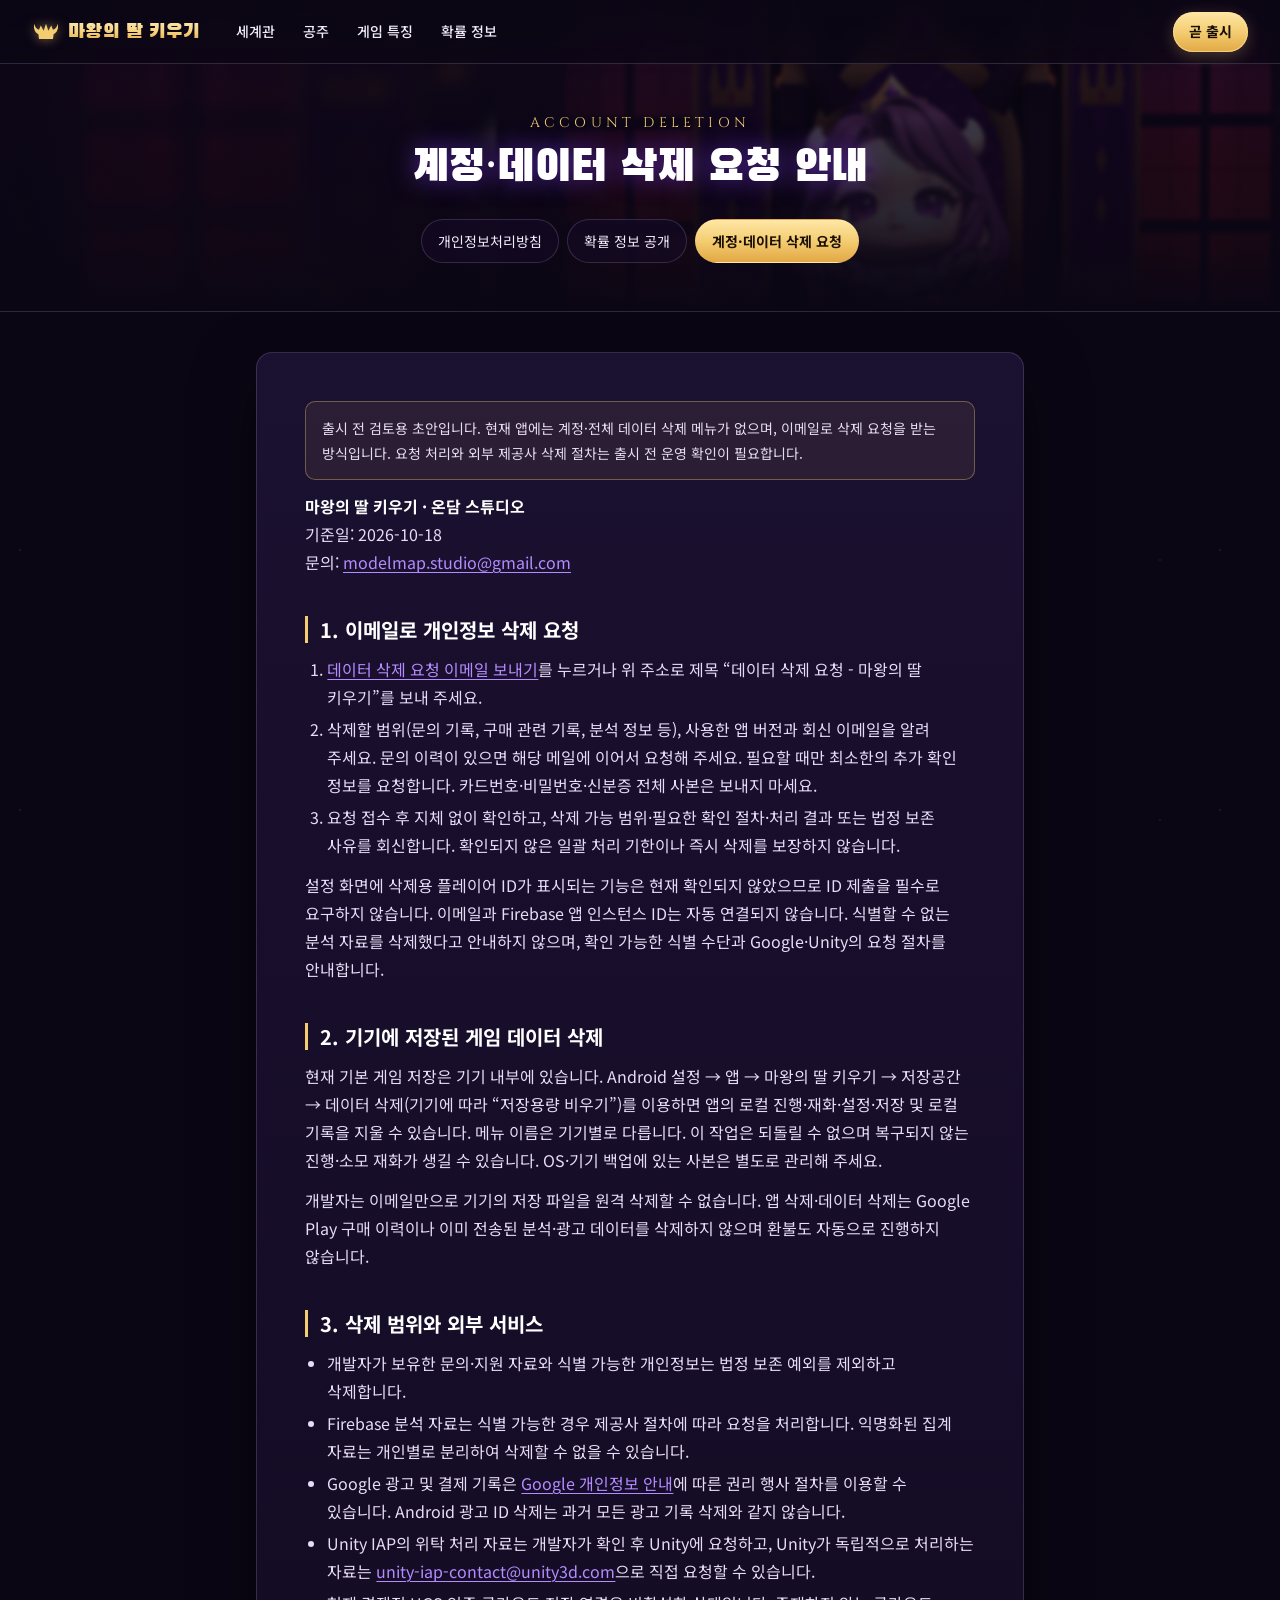
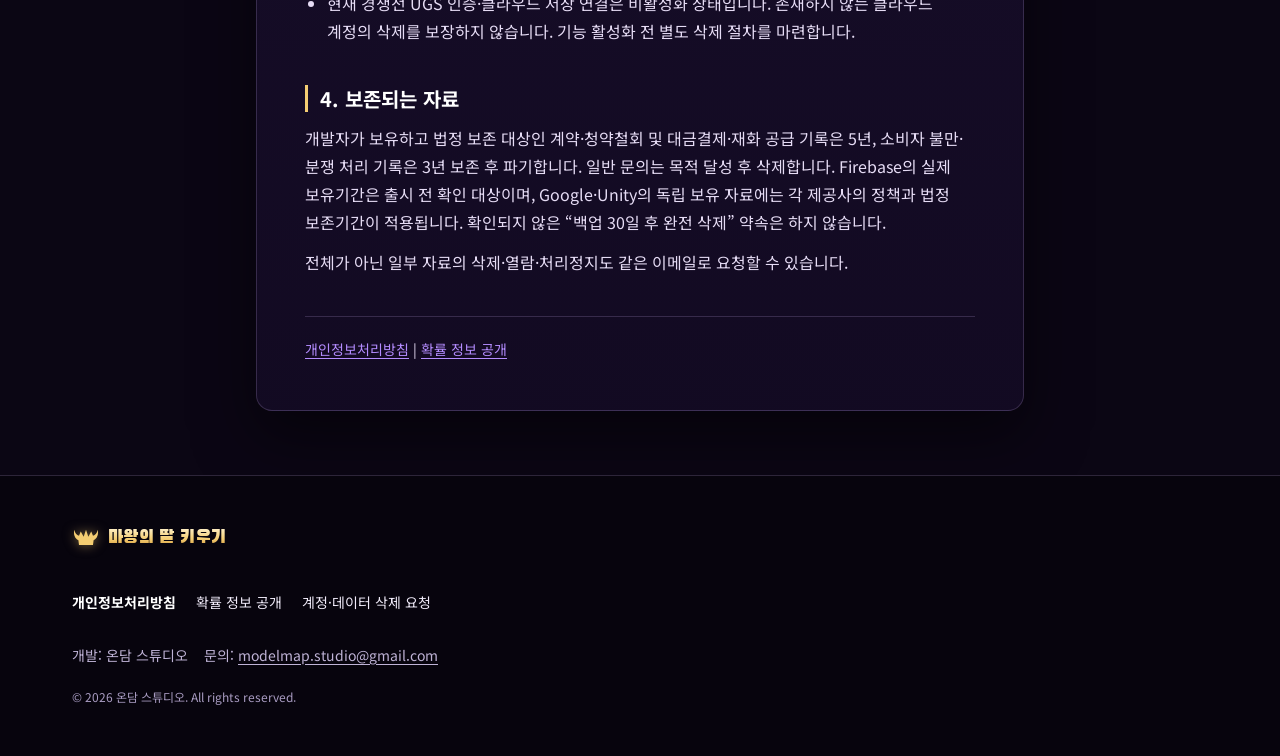
==== commit 3fc14dfe: "정책 페이지 갱신: 실제 SDK 데이터 흐름·확률표·삭제 요청 절차 Co-Authored-By: Claude Opus 5.5 <noreply@anthropic.com>" ====
--- a/delete-account.html
+++ b/delete-account.html
@@ -59,40 +59,26 @@
   </section>
   <div class="legal-wrap">
     <article id="doc" class="legal" aria-labelledby="doc-title">
-<!-- 본문 시작: 1차본과 동일 (지정 자리표시 [개발자명]·[이메일]만 채움) -->
-<p class="callout" role="note">초안입니다. 노란 표시 자리표시를 실제 값으로 바꾸세요. 앱 내 삭제 버튼을 구현한 뒤 아래 "방법 1"을 확정하세요.</p>
-<div class="table-scroll" tabindex="0" role="region" aria-label="표"><table>
-<tr><th>앱 이름</th><td>마왕의 딸 키우기 (패키지: com.trinityworks.demondaughter)</td></tr>
-<tr><th>개발자명</th><td>온담 스튜디오</td></tr>
-<tr><th>문의 이메일</th><td><a href="mailto:modelmap.studio@gmail.com">modelmap.studio@gmail.com</a></td></tr>
-</table></div>
-
-<h2>삭제 요청 방법</h2>
-<h3>방법 1. 앱 안에서 삭제 (권장)</h3>
-<p>게임 실행 &gt; 설정 &gt; <span class="ph">[계정/데이터 삭제]</span> &gt; 확인. 삭제 즉시 처리됩니다.</p>
-<h3>방법 2. 이메일로 요청 (앱을 설치할 수 없는 경우 등)</h3>
-<ol>
-<li><a href="mailto:modelmap.studio@gmail.com">modelmap.studio@gmail.com</a>로 제목 "계정 삭제 요청 - 마왕의 딸 키우기"를 보내세요.</li>
-<li>본문에 <strong>플레이어 ID</strong>(설정 화면 하단에 표시, <span class="ph">[표시 위치 확정]</span>)와 사용 중인 기기 모델을 적어 주세요.</li>
-<li>본인 확인에 필요한 정보를 추가로 요청할 수 있으며, 요청 접수 후 <span class="ph">[7]</span>일 이내에 삭제하고 회신합니다.</li>
-</ol>
-<p>플레이어 ID는 이름·이메일과 연결되지 않은 익명 식별자이므로, 앱을 삭제했거나 ID를 모르면 본인 확인이 어려울 수 있습니다.</p>
-
-<h2>삭제되는 데이터</h2>
-<ul><li>클라우드 저장 데이터(게임 진행, 보유 재화·캐릭터·설정)</li><li>플레이어 ID 및 인증 정보(Unity Gaming Services)</li><li>개발자가 보관 중인 분석·이용 기록 중 해당 ID에 연결된 정보</li></ul>
-<p>삭제 후에는 복구할 수 없으며, 구매한 상품과 재화도 함께 사라집니다. 환불은 Google Play 환불 정책에 따릅니다.</p>
-
-<h2>보관되는 데이터와 기간</h2>
-<div class="table-scroll" tabindex="0" role="region" aria-label="표"><table>
-<tr><th>데이터</th><th>이유</th><th>보관 기간</th></tr>
-<tr><td>결제·거래 기록</td><td>전자상거래법 등 법령상 보존 의무</td><td>최대 5년</td></tr>
-<tr><td>부정 이용 방지 기록, 분쟁 처리 기록</td><td>분쟁 대응, 법령 의무</td><td>최대 3년 <span class="ph">[확정]</span></td></tr>
-<tr><td>백업·로그</td><td>시스템 백업 순환</td><td>삭제 후 최대 <span class="ph">[30]</span>일 내 완전 삭제</td></tr>
-</table></div>
-<p>Google(광고 ID, Google Play 결제 기록)이 보유한 정보는 Google 계정 설정에서 별도로 관리할 수 있습니다.</p>
-<p>일부 데이터만 삭제(예: 분석 기록만)하길 원하면 같은 이메일로 요청하세요.</p>
-<p class="doc-links"><a href="privacy.html">개인정보처리방침</a></p>
-<!-- 본문 끝 -->
+<p class="callout" role="note">출시 전 검토용 초안입니다. 현재 앱에는 계정·전체 데이터 삭제 메뉴가 없으며, 이메일로 삭제 요청을 받는 방식입니다. 요청 처리와 외부 제공사 삭제 절차는 출시 전 운영 확인이 필요합니다.</p>
+<p><strong>마왕의 딸 키우기 · 온담 스튜디오</strong><br>기준일: 2026-10-18<br>문의: <a href="mailto:modelmap.studio@gmail.com">modelmap.studio@gmail.com</a></p>
+<h2>1. 이메일로 개인정보 삭제 요청</h2>
+<ol><li><a href="mailto:modelmap.studio@gmail.com?subject=데이터%20삭제%20요청%20-%20마왕의%20딸%20키우기">데이터 삭제 요청 이메일 보내기</a>를 누르거나 위 주소로 제목 “데이터 삭제 요청 - 마왕의 딸 키우기”를 보내 주세요.</li>
+<li>삭제할 범위(문의 기록, 구매 관련 기록, 분석 정보 등), 사용한 앱 버전과 회신 이메일을 알려 주세요. 문의 이력이 있으면 해당 메일에 이어서 요청해 주세요. 필요할 때만 최소한의 추가 확인 정보를 요청합니다. 카드번호·비밀번호·신분증 전체 사본은 보내지 마세요.</li>
+<li>요청 접수 후 지체 없이 확인하고, 삭제 가능 범위·필요한 확인 절차·처리 결과 또는 법정 보존 사유를 회신합니다. 확인되지 않은 일괄 처리 기한이나 즉시 삭제를 보장하지 않습니다.</li></ol>
+<p>설정 화면에 삭제용 플레이어 ID가 표시되는 기능은 현재 확인되지 않았으므로 ID 제출을 필수로 요구하지 않습니다. 이메일과 Firebase 앱 인스턴스 ID는 자동 연결되지 않습니다. 식별할 수 없는 분석 자료를 삭제했다고 안내하지 않으며, 확인 가능한 식별 수단과 Google·Unity의 요청 절차를 안내합니다.</p>
+<h2>2. 기기에 저장된 게임 데이터 삭제</h2>
+<p>현재 기본 게임 저장은 기기 내부에 있습니다. Android 설정 → 앱 → 마왕의 딸 키우기 → 저장공간 → 데이터 삭제(기기에 따라 “저장용량 비우기”)를 이용하면 앱의 로컬 진행·재화·설정·저장 및 로컬 기록을 지울 수 있습니다. 메뉴 이름은 기기별로 다릅니다. 이 작업은 되돌릴 수 없으며 복구되지 않는 진행·소모 재화가 생길 수 있습니다. OS·기기 백업에 있는 사본은 별도로 관리해 주세요.</p>
+<p>개발자는 이메일만으로 기기의 저장 파일을 원격 삭제할 수 없습니다. 앱 삭제·데이터 삭제는 Google Play 구매 이력이나 이미 전송된 분석·광고 데이터를 삭제하지 않으며 환불도 자동으로 진행하지 않습니다.</p>
+<h2>3. 삭제 범위와 외부 서비스</h2>
+<ul><li>개발자가 보유한 문의·지원 자료와 식별 가능한 개인정보는 법정 보존 예외를 제외하고 삭제합니다.</li>
+<li>Firebase 분석 자료는 식별 가능한 경우 제공사 절차에 따라 요청을 처리합니다. 익명화된 집계 자료는 개인별로 분리하여 삭제할 수 없을 수 있습니다.</li>
+<li>Google 광고 및 결제 기록은 <a href="https://policies.google.com/privacy">Google 개인정보 안내</a>에 따른 권리 행사 절차를 이용할 수 있습니다. Android 광고 ID 삭제는 과거 모든 광고 기록 삭제와 같지 않습니다.</li>
+<li>Unity IAP의 위탁 처리 자료는 개발자가 확인 후 Unity에 요청하고, Unity가 독립적으로 처리하는 자료는 <a href="mailto:unity-iap-contact@unity3d.com">unity-iap-contact@unity3d.com</a>으로 직접 요청할 수 있습니다.</li>
+<li>현재 경쟁전 UGS 인증·클라우드 저장 연결은 비활성화 상태입니다. 존재하지 않는 클라우드 계정의 삭제를 보장하지 않습니다. 기능 활성화 전 별도 삭제 절차를 마련합니다.</li></ul>
+<h2>4. 보존되는 자료</h2>
+<p>개발자가 보유하고 법정 보존 대상인 계약·청약철회 및 대금결제·재화 공급 기록은 5년, 소비자 불만·분쟁 처리 기록은 3년 보존 후 파기합니다. 일반 문의는 목적 달성 후 삭제합니다. Firebase의 실제 보유기간은 출시 전 확인 대상이며, Google·Unity의 독립 보유 자료에는 각 제공사의 정책과 법정 보존기간이 적용됩니다. 확인되지 않은 “백업 30일 후 완전 삭제” 약속은 하지 않습니다.</p>
+<p>전체가 아닌 일부 자료의 삭제·열람·처리정지도 같은 이메일로 요청할 수 있습니다.</p>
+<p class="doc-links"><a href="privacy.html">개인정보처리방침</a> | <a href="probability.html">확률 정보 공개</a></p>
     </article>
   </div>
 </main>
